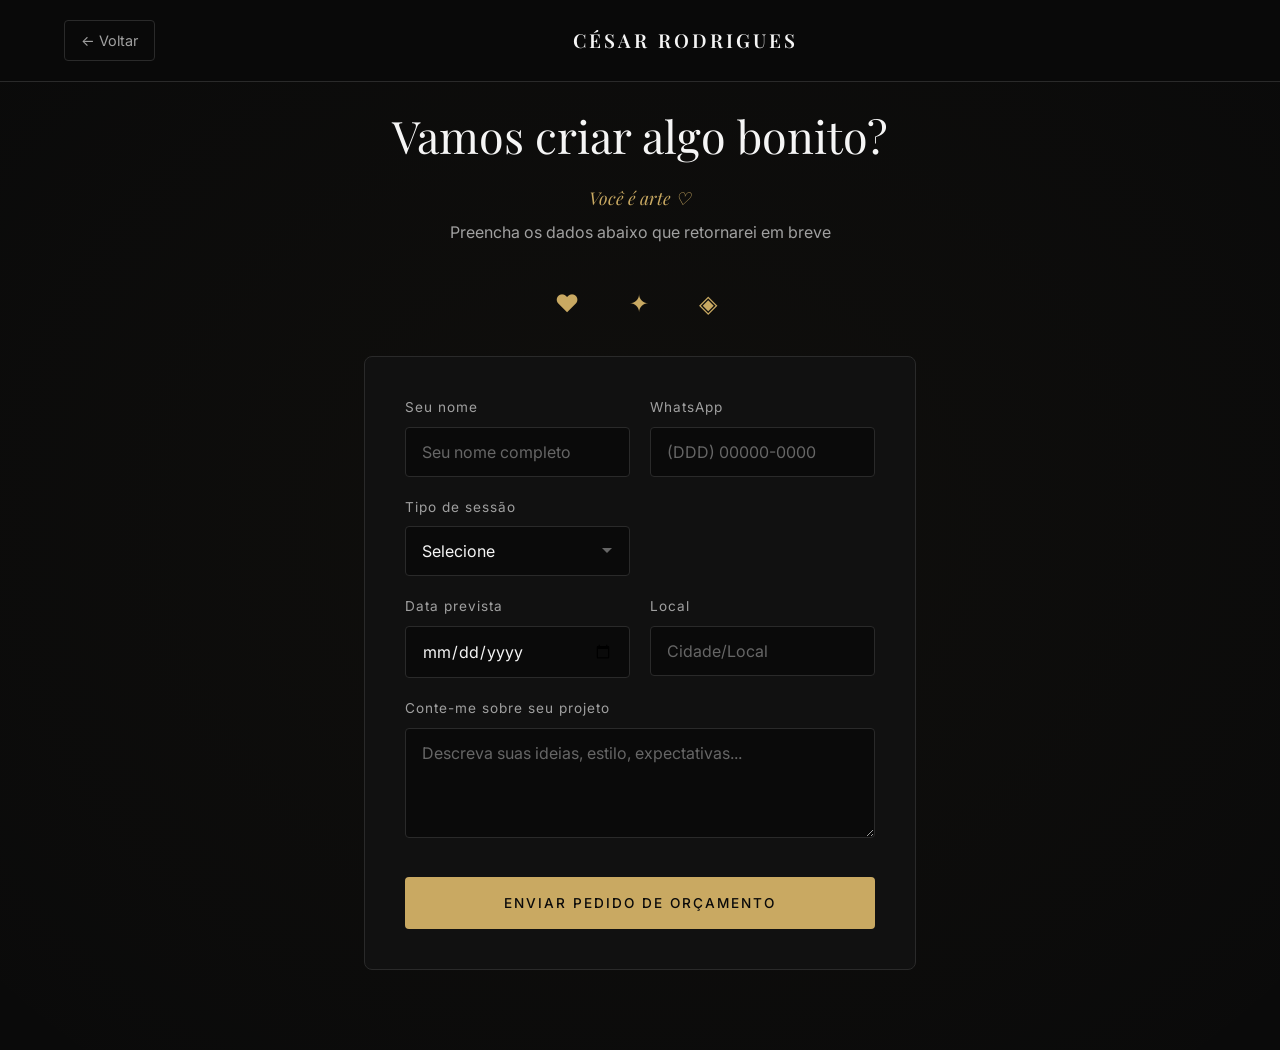
==== orcamento.html @ 1177a8f5 "Add files via upload" ====
<!DOCTYPE html>
<html lang="pt-BR">
<head>
    <meta charset="UTF-8">
    <meta name="viewport" content="width=device-width, initial-scale=1.0">
    <title>Orçamento | César Rodrigues Fotografia</title>
    <meta name="description" content="Solicite seu orçamento de fotografia profissional">
    <link rel="preconnect" href="https://fonts.googleapis.com">
    <link rel="preconnect" href="https://fonts.gstatic.com" crossorigin>
    <link href="https://fonts.googleapis.com/css2?family=Playfair+Display:wght@400;500;600;700&family=Inter:wght@300;400;500;600&display=swap" rel="stylesheet">
    <link rel="stylesheet" href="styles.css">
    <link rel="icon" href="data:image/svg+xml,<svg xmlns='http://www.w3.org/2000/svg' viewBox='0 0 100 100'><text y='.9em' font-size='90'>📷</text></svg>">
    <style>
        :root {
            --bg-primary: #0a0a0a;
            --bg-secondary: #111111;
            --bg-tertiary: #1a1a1a;
            --text-primary: #f5f5f5;
            --text-secondary: #a0a0a0;
            --text-muted: #666666;
            --accent: #c9a962;
            --accent-dark: #a88c4a;
            --border: #2a2a2a;
            --font-display: 'Playfair Display', Georgia, serif;
            --font-body: 'Inter', -apple-system, sans-serif;
        }
        * { margin: 0; padding: 0; box-sizing: border-box; }
        body {
            font-family: var(--font-body);
            background-color: var(--bg-primary);
            color: var(--text-primary);
            line-height: 1.6;
        }
        a { color: inherit; text-decoration: none; }
        input, textarea, select {
            font-family: inherit;
            font-size: 1rem;
        }
        button { font-family: inherit; cursor: pointer; }
        
        .page-header {
            position: fixed;
            top: 0;
            left: 0;
            right: 0;
            padding: 20px 0;
            background: rgba(10,10,10,0.95);
            backdrop-filter: blur(10px);
            z-index: 1000;
            border-bottom: 1px solid var(--border);
        }
        .page-nav {
            max-width: 1200px;
            margin: 0 auto;
            padding: 0 24px;
            display: flex;
            justify-content: space-between;
            align-items: center;
        }
        .back-btn {
            display: inline-flex;
            align-items: center;
            gap: 8px;
            color: var(--text-secondary);
            font-size: 0.9rem;
            transition: color 0.3s ease;
            padding: 8px 16px;
            border: 1px solid var(--border);
            border-radius: 4px;
        }
        .back-btn:hover {
            color: var(--accent);
            border-color: var(--accent);
        }
        .page-logo {
            font-family: var(--font-display);
            font-size: 1.2rem;
            font-weight: 600;
            letter-spacing: 3px;
        }
        .form-page {
            min-height: 100vh;
            padding: 100px 0 80px;
            position: relative;
            overflow: hidden;
        }
        .form-page::before {
            content: '';
            position: absolute;
            top: -50%;
            left: -50%;
            width: 200%;
            height: 200%;
            background: radial-gradient(ellipse at center, rgba(201,169,98,0.03) 0%, transparent 50%);
            pointer-events: none;
        }
        .form-page-content {
            max-width: 600px;
            margin: 0 auto;
            padding: 0 24px;
            position: relative;
            z-index: 1;
        }
        .form-page-content h1 {
            font-family: var(--font-display);
            font-size: clamp(2rem, 5vw, 2.8rem);
            font-weight: 400;
            margin-bottom: 12px;
            text-align: center;
            color: var(--text-primary);
        }
        .page-tagline {
            font-family: var(--font-display);
            font-size: 1.1rem;
            color: var(--accent);
            font-style: italic;
            text-align: center;
            margin-bottom: 8px;
        }
        .form-subtitle {
            color: var(--text-secondary);
            margin-bottom: 40px;
            font-size: 1rem;
            text-align: center;
        }
        .contact-form {
            background: var(--bg-secondary);
            border: 1px solid var(--border);
            padding: 40px;
            border-radius: 8px;
        }
        .form-row {
            display: grid;
            grid-template-columns: 1fr 1fr;
            gap: 20px;
        }
        .form-group {
            margin-bottom: 20px;
        }
        .form-group label {
            display: block;
            font-size: 0.85rem;
            color: var(--text-secondary);
            margin-bottom: 8px;
            letter-spacing: 1px;
        }
        .form-group input,
        .form-group textarea,
        .form-group select {
            width: 100%;
            padding: 14px 16px;
            background: var(--bg-primary);
            border: 1px solid var(--border);
            color: var(--text-primary);
            border-radius: 4px;
            transition: border-color 0.3s ease;
        }
        .form-group input:focus,
        .form-group textarea:focus,
        .form-group select:focus {
            outline: none;
            border-color: var(--accent);
        }
        .form-group input::placeholder,
        .form-group textarea::placeholder {
            color: var(--text-muted);
        }
        .form-group select {
            cursor: pointer;
            appearance: none;
            background-image: url("data:image/svg+xml,%3Csvg xmlns='http://www.w3.org/2000/svg' width='12' height='12' viewBox='0 0 12 12'%3E%3Cpath fill='%23666' d='M6 8L1 3h10z'/%3E%3C/svg%3E");
            background-repeat: no-repeat;
            background-position: right 16px center;
        }
        .btn-primary {
            display: inline-block;
            padding: 16px 40px;
            background: transparent;
            border: 1px solid var(--accent);
            color: var(--accent);
            font-size: 0.85rem;
            letter-spacing: 2px;
            text-transform: uppercase;
            transition: all 0.4s ease;
            text-align: center;
        }
        .btn-primary:hover {
            background: var(--accent);
            color: var(--bg-primary);
        }
        .btn-submit {
            width: 100%;
            padding: 18px;
            background: var(--accent);
            color: var(--bg-primary);
            font-weight: 500;
            border: none;
            border-radius: 4px;
            margin-top: 12px;
        }
        .btn-submit:hover {
            background: var(--accent-dark);
        }
        .form-decor {
            text-align: center;
            margin-bottom: 32px;
            color: var(--accent);
            font-size: 1.5rem;
            letter-spacing: 8px;
        }
        
        @media (max-width: 600px) {
            .form-row { grid-template-columns: 1fr; }
            .contact-form { padding: 24px; }
        }
    </style>
</head>
<body>
    <header class="page-header">
        <nav class="page-nav">
            <a href="index.html" class="back-btn">
                ← Voltar
            </a>
            <a href="index.html" class="page-logo">CÉSAR RODRIGUES</a>
            <span></span>
        </nav>
    </header>

    <main class="form-page">
        <div class="form-page-content">
            <h1>Vamos criar algo bonito?</h1>
            <p class="page-tagline">Você é arte ♡</p>
            <p class="form-subtitle">Preencha os dados abaixo que retornarei em breve</p>
            
            <div class="form-decor">❤ &nbsp; ✦ &nbsp; ◈</div>
            
            <form class="contact-form" id="budget-form">
                <div class="form-row">
                    <div class="form-group">
                        <label for="name">Seu nome</label>
                        <input type="text" id="name" name="name" required placeholder="Seu nome completo">
                    </div>
                    <div class="form-group">
                        <label for="phone">WhatsApp</label>
                        <input type="tel" id="phone" name="phone" required placeholder="(DDD) 00000-0000">
                    </div>
                </div>
                <div class="form-row">
                    <div class="form-group">
                        <label for="service">Tipo de sessão</label>
                        <select id="service" name="service" required>
                            <option value="">Selecione</option>
                            <option value="Casais">Casais / Casamento</option>
                            <option value="Eventos">Eventos</option>
                            <option value="Ensaios">Ensaios</option>
                            <option value="Outro">Outro</option>
                        </select>
                    </div>
                    <div class="form-group" id="other-service-group" style="display: none;">
                        <label for="other-service">Qual?</label>
                        <input type="text" id="other-service" name="other-service" placeholder="Descreva o tipo de sessão">
                    </div>
                </div>
                <div class="form-row">
                    <div class="form-group">
                        <label for="date">Data prevista</label>
                        <input type="date" id="date" name="date">
                    </div>
                    <div class="form-group">
                        <label for="location">Local</label>
                        <input type="text" id="location" name="location" placeholder="Cidade/Local">
                    </div>
                </div>
                <div class="form-group">
                    <label for="message">Conte-me sobre seu projeto</label>
                    <textarea id="message" name="message" rows="4" placeholder="Descreva suas ideias, estilo, expectativas..."></textarea>
                </div>
                <button type="submit" class="btn-primary btn-submit">Enviar pedido de orçamento</button>
            </form>
        </div>
    </main>

    <div class="modal" id="thank-you-modal">
        <div class="modal-content">
            <button class="modal-close" aria-label="Fechar">&times;</button>
            <div class="modal-icon">✓</div>
            <h3>Obrigado!</h3>
            <p>Sua mensagem foi enviada com sucesso.</p>
            <p>Em breve retornarei seu contato.</p>
            <a href="index.html" class="btn-primary">Voltar ao site</a>
        </div>
    </div>

    <script src="script.js"></script>
</body>
</html>
---- styles.css ----
:root {
    --bg-primary: #0a0a0a;
    --bg-secondary: #111111;
    --bg-tertiary: #1a1a1a;
    --text-primary: #f5f5f5;
    --text-secondary: #a0a0a0;
    --text-muted: #666666;
    --accent: #c9a962;
    --accent-dark: #a88c4a;
    --border: #2a2a2a;
    --font-display: 'Playfair Display', Georgia, serif;
    --font-body: 'Inter', -apple-system, sans-serif;
}

* {
    margin: 0;
    padding: 0;
    box-sizing: border-box;
}

html {
    scroll-behavior: smooth;
}

body {
    font-family: var(--font-body);
    background-color: var(--bg-primary);
    color: var(--text-primary);
    line-height: 1.6;
    font-size: 16px;
    overflow-x: hidden;
}

.container {
    max-width: 1200px;
    margin: 0 auto;
    padding: 0 24px;
}

a {
    color: inherit;
    text-decoration: none;
}

ul {
    list-style: none;
}

img {
    max-width: 100%;
    height: auto;
    display: block;
}

button {
    font-family: inherit;
    cursor: pointer;
    border: none;
    background: none;
}

input, textarea, select {
    font-family: inherit;
    font-size: 1rem;
}

.header {
    position: fixed;
    top: 0;
    left: 0;
    right: 0;
    z-index: 1000;
    padding: 20px 0;
    background: linear-gradient(to bottom, rgba(10,10,10,0.95), rgba(10,10,10,0));
    transition: background 0.3s ease;
}

.header.scrolled {
    background: rgba(10,10,10,0.98);
    backdrop-filter: blur(10px);
}

.nav {
    max-width: 1200px;
    margin: 0 auto;
    padding: 0 24px;
    display: flex;
    justify-content: space-between;
    align-items: center;
}

.logo {
    font-family: var(--font-display);
    font-size: 1.3rem;
    font-weight: 600;
    letter-spacing: 4px;
    color: var(--text-primary);
    transition: color 0.3s ease;
}

.logo:hover {
    color: var(--accent);
}

.nav-links {
    display: flex;
    gap: 40px;
}

.nav-links a {
    font-size: 0.85rem;
    font-weight: 400;
    letter-spacing: 1px;
    text-transform: uppercase;
    color: var(--text-secondary);
    transition: color 0.3s ease;
    position: relative;
}

.nav-links a::after {
    content: '';
    position: absolute;
    bottom: -4px;
    left: 0;
    width: 0;
    height: 1px;
    background: var(--accent);
    transition: width 0.3s ease;
}

.nav-links a:hover {
    color: var(--text-primary);
}

.nav-links a:hover::after {
    width: 100%;
}

.menu-toggle {
    display: none;
    flex-direction: column;
    gap: 6px;
    padding: 8px;
}

.menu-toggle span {
    display: block;
    width: 24px;
    height: 1px;
    background: var(--text-primary);
    transition: all 0.3s ease;
}

.hero {
    min-height: 100vh;
    display: flex;
    align-items: center;
    justify-content: center;
    position: relative;
    overflow: hidden;
}

.hero-bg {
    position: absolute;
    inset: 0;
    background: 
        linear-gradient(to bottom, rgba(10,10,10,0.3) 0%, rgba(10,10,10,0.7) 100%),
        url('https://images.unsplash.com/photo-1519741497674-611481863552?w=1920&h=1080&fit=crop') center/cover no-repeat;
    transform: scale(1.05);
    animation: heroZoom 20s ease-in-out infinite alternate;
}

@keyframes heroZoom {
    from { transform: scale(1.05); }
    to { transform: scale(1.1); }
}

.hero-content {
    position: relative;
    z-index: 1;
    text-align: center;
    padding: 0 24px;
    max-width: 800px;
}

.tagline {
    font-family: var(--font-display);
    font-size: 1.5rem;
    color: var(--accent);
    margin-bottom: 16px;
    font-style: italic;
}

.hero h1 {
    font-family: var(--font-display);
    font-size: clamp(2rem, 5vw, 3.5rem);
    font-weight: 400;
    line-height: 1.3;
    margin-bottom: 24px;
}

.hero-services {
    font-size: 0.9rem;
    color: var(--text-secondary);
    letter-spacing: 3px;
    text-transform: uppercase;
    margin-bottom: 40px;
}

.btn-primary {
    display: inline-block;
    padding: 16px 40px;
    background: transparent;
    border: 1px solid var(--accent);
    color: var(--accent);
    font-size: 0.85rem;
    letter-spacing: 2px;
    text-transform: uppercase;
    transition: all 0.4s ease;
}

.btn-primary:hover {
    background: var(--accent);
    color: var(--bg-primary);
}

.scroll-indicator {
    position: absolute;
    bottom: 40px;
    left: 50%;
    transform: translateX(-50%);
    animation: bounce 2s ease-in-out infinite;
}

.scroll-indicator span {
    display: block;
    width: 20px;
    height: 20px;
    border-right: 1px solid var(--text-secondary);
    border-bottom: 1px solid var(--text-secondary);
    transform: rotate(45deg);
}

@keyframes bounce {
    0%, 100% { transform: translateX(-50%) translateY(0); }
    50% { transform: translateX(-50%) translateY(10px); }
}

.section {
    padding: 120px 0;
}

.section-dark {
    background: var(--bg-secondary);
}

.section-title {
    font-family: var(--font-display);
    font-size: clamp(2rem, 4vw, 3rem);
    font-weight: 400;
    text-align: center;
    margin-bottom: 16px;
}

.section-subtitle {
    text-align: center;
    color: var(--text-secondary);
    margin-bottom: 60px;
    font-size: 1.1rem;
}

.services-grid {
    display: grid;
    grid-template-columns: repeat(3, 1fr);
    gap: 40px;
}

.service-card {
    background: var(--bg-secondary);
    border: 1px solid var(--border);
    padding: 48px 32px;
    text-align: center;
    transition: all 0.4s ease;
}

.service-card:hover {
    border-color: var(--accent);
    transform: translateY(-8px);
}

.service-icon {
    font-size: 2rem;
    color: var(--accent);
    margin-bottom: 24px;
}

.service-card h3 {
    font-family: var(--font-display);
    font-size: 1.5rem;
    font-weight: 500;
    margin-bottom: 16px;
}

.service-card p {
    color: var(--text-secondary);
    font-size: 0.95rem;
    line-height: 1.7;
}

.portfolio-grid {
    display: grid;
    grid-template-columns: repeat(3, 1fr);
    gap: 16px;
}

.portfolio-item {
    position: relative;
    overflow: hidden;
    cursor: pointer;
    background: var(--bg-secondary);
}

.portfolio-item img {
    width: 100%;
    height: 350px;
    object-fit: cover;
    transition: transform 0.6s ease;
    border-radius: 4px;
}

.portfolio-item:hover img {
    transform: scale(1.05);
}

.contact-form {
    max-width: 700px;
    margin: 0 auto;
}

.form-row {
    display: grid;
    grid-template-columns: repeat(2, 1fr);
    gap: 24px;
}

.form-group {
    margin-bottom: 24px;
}

.form-group label {
    display: block;
    font-size: 0.85rem;
    color: var(--text-secondary);
    margin-bottom: 8px;
    letter-spacing: 1px;
}

.form-group input,
.form-group textarea,
.form-group select {
    width: 100%;
    padding: 16px;
    background: var(--bg-secondary);
    border: 1px solid var(--border);
    color: var(--text-primary);
    transition: border-color 0.3s ease;
    border-radius: 4px;
}

.form-group input:focus,
.form-group textarea:focus,
.form-group select:focus {
    outline: none;
    border-color: var(--accent);
}

.form-group input::placeholder,
.form-group textarea::placeholder {
    color: var(--text-muted);
}

.form-group select {
    cursor: pointer;
    appearance: none;
    background-image: url("data:image/svg+xml,%3Csvg xmlns='http://www.w3.org/2000/svg' width='12' height='12' viewBox='0 0 12 12'%3E%3Cpath fill='%23666' d='M6 8L1 3h10z'/%3E%3C/svg%3E");
    background-repeat: no-repeat;
    background-position: right 16px center;
}

.btn-submit {
    width: 100%;
    padding: 18px;
    background: var(--accent);
    color: var(--bg-primary);
    font-weight: 500;
    border: none;
    border-radius: 4px;
    margin-top: 12px;
}

.btn-submit:hover {
    background: var(--accent-dark);
}

.about-content {
    max-width: 700px;
    margin: 0 auto;
    text-align: center;
}

.about-intro {
    font-family: var(--font-display);
    font-size: 1.5rem;
    color: var(--accent);
    margin-bottom: 24px;
}

.about-text p {
    color: var(--text-secondary);
    margin-bottom: 16px;
    line-height: 1.8;
}

.about-location {
    font-size: 1.1rem;
    margin-top: 24px;
    color: var(--text-primary);
}

.social-links {
    margin-top: 24px;
    display: flex;
    justify-content: center;
    gap: 16px;
}

.social-link {
    display: inline-flex;
    align-items: center;
    gap: 8px;
    color: var(--text-secondary);
    transition: color 0.3s ease;
}

.social-link:hover {
    color: var(--accent);
}

.whatsapp-float {
    position: fixed;
    bottom: 24px;
    right: 24px;
    width: 60px;
    height: 60px;
    background: #25D366;
    border-radius: 50%;
    display: flex;
    align-items: center;
    justify-content: center;
    box-shadow: 0 4px 20px rgba(37, 211, 102, 0.4);
    z-index: 1000;
    animation: pulse 2s ease-in-out infinite;
    transition: transform 0.3s ease;
}

.whatsapp-float:hover {
    transform: scale(1.1);
}

.whatsapp-float img {
    width: 32px;
    height: 32px;
}

@keyframes pulse {
    0%, 100% { box-shadow: 0 4px 20px rgba(37, 211, 102, 0.4); }
    50% { box-shadow: 0 4px 30px rgba(37, 211, 102, 0.7); }
}

.lightbox {
    position: fixed;
    inset: 0;
    z-index: 2000;
    background: rgba(0,0,0,0.95);
    display: flex;
    align-items: center;
    justify-content: center;
    opacity: 0;
    visibility: hidden;
    transition: all 0.3s ease;
}

.lightbox.active {
    opacity: 1;
    visibility: visible;
}

.lightbox img {
    max-width: 95vw;
    max-height: 95vh;
    width: auto;
    height: auto;
    object-fit: contain;
}

.lightbox-close {
    position: absolute;
    top: 24px;
    right: 24px;
    font-size: 2rem;
    color: var(--text-primary);
    padding: 16px;
}

.modal {
    position: fixed;
    inset: 0;
    background: rgba(0,0,0,0.9);
    display: flex;
    align-items: center;
    justify-content: center;
    z-index: 2001;
    opacity: 0;
    visibility: hidden;
    transition: all 0.3s ease;
}

.modal.active {
    opacity: 1;
    visibility: visible;
}

.modal-content {
    background: var(--bg-secondary);
    border: 1px solid var(--border);
    padding: 48px;
    text-align: center;
    max-width: 400px;
    position: relative;
}

.modal-close {
    position: absolute;
    top: 16px;
    right: 16px;
    font-size: 1.5rem;
    color: var(--text-muted);
    padding: 8px;
}

.modal-icon {
    width: 64px;
    height: 64px;
    background: var(--accent);
    color: var(--bg-primary);
    border-radius: 50%;
    display: flex;
    align-items: center;
    justify-content: center;
    font-size: 2rem;
    margin: 0 auto 24px;
}

.modal-content h3 {
    font-family: var(--font-display);
    font-size: 1.8rem;
    margin-bottom: 16px;
}

.modal-content p {
    color: var(--text-secondary);
    margin-bottom: 8px;
}

.footer {
    background: var(--bg-secondary);
    border-top: 1px solid var(--border);
    padding: 60px 0 24px;
}

.footer-content {
    display: flex;
    justify-content: space-between;
    align-items: center;
    flex-wrap: wrap;
    gap: 24px;
    margin-bottom: 40px;
}

.footer-info h3 {
    font-family: var(--font-display);
    font-size: 1.2rem;
    letter-spacing: 2px;
    margin-bottom: 4px;
}

.footer-info p {
    color: var(--text-secondary);
    font-size: 0.9rem;
}

.footer-location {
    color: var(--text-secondary);
    font-size: 0.9rem;
}

.footer-social .social-link {
    display: flex;
    align-items: center;
    gap: 8px;
}

.whatsapp-link {
    display: inline-flex;
    align-items: center;
    gap: 8px;
    padding: 12px 24px;
    background: var(--accent);
    color: var(--bg-primary);
    font-weight: 500;
}

.whatsapp-link:hover {
    background: var(--accent-dark);
}

.footer-bottom {
    text-align: center;
    padding-top: 24px;
    border-top: 1px solid var(--border);
}

.footer-bottom p {
    color: var(--text-muted);
    font-size: 0.8rem;
}

@media (max-width: 900px) {
    .services-grid,
    .portfolio-grid {
        grid-template-columns: repeat(2, 1fr);
    }
    
    .footer-content {
        flex-direction: column;
        text-align: center;
    }
}

@media (max-width: 600px) {
    .menu-toggle {
        display: flex;
    }
    
    .nav-links {
        position: fixed;
        top: 0;
        right: -100%;
        width: 80%;
        max-width: 300px;
        height: 100vh;
        background: var(--bg-secondary);
        flex-direction: column;
        justify-content: center;
        align-items: center;
        gap: 32px;
        transition: right 0.4s ease;
    }
    
    .nav-links.active {
        right: 0;
    }
    
    .nav-links a {
        font-size: 1rem;
    }
    
    .services-grid,
    .portfolio-grid {
        grid-template-columns: 1fr;
    }
    
    .form-row {
        grid-template-columns: 1fr;
    }
    
    .section {
        padding: 80px 0;
    }
    
    .hero h1 {
        font-size: 1.8rem;
    }
}
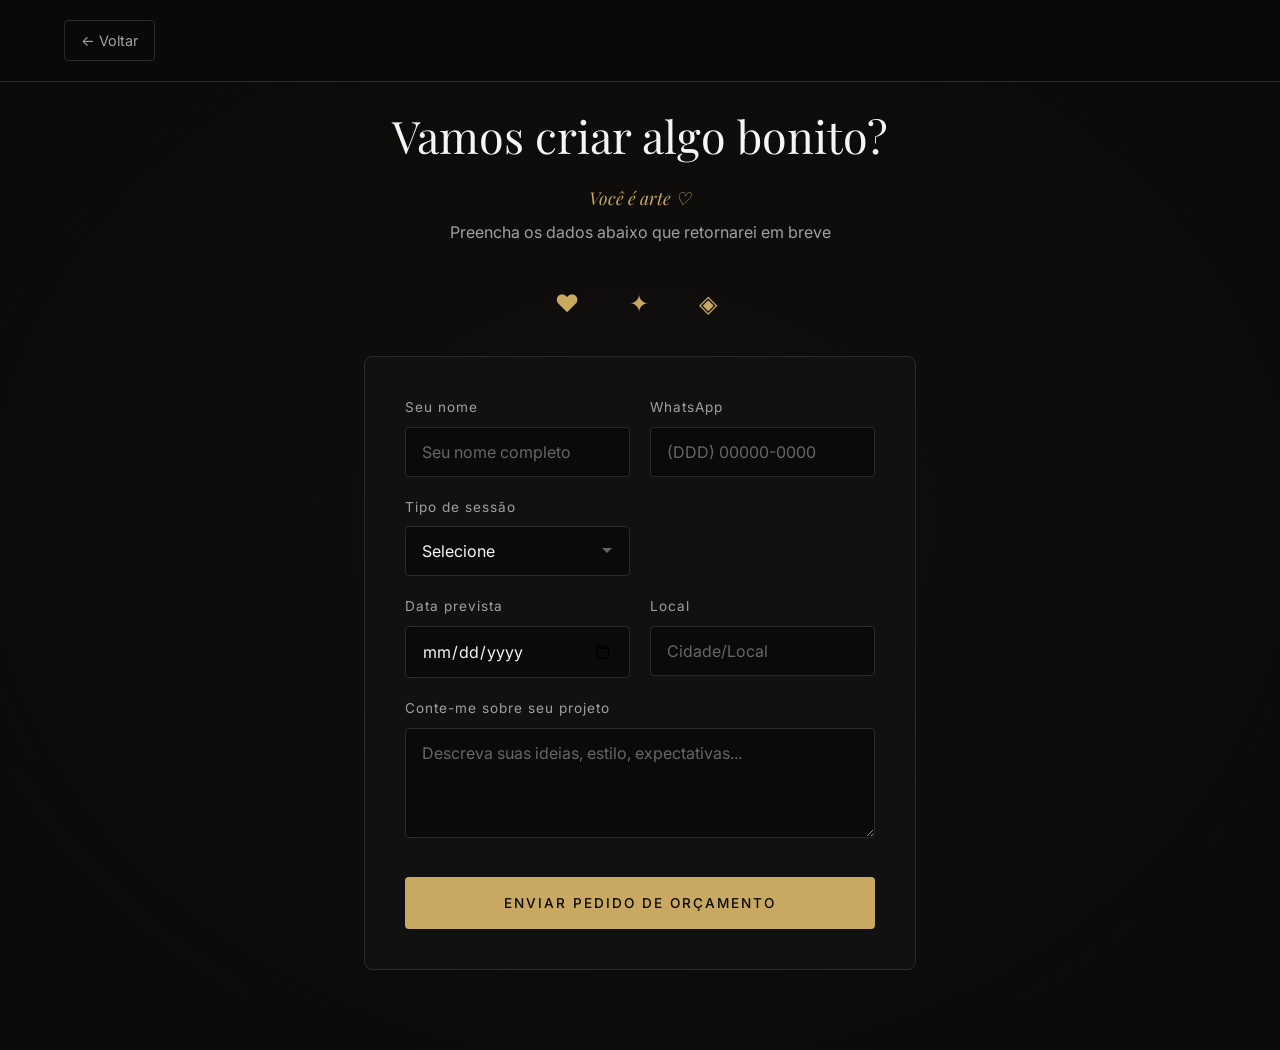
==== commit 354773de: "Add files via upload" ====
--- a/orcamento.html
+++ b/orcamento.html
@@ -209,9 +209,121 @@
             letter-spacing: 8px;
         }
         
+        .modal {
+            position: fixed;
+            inset: 0;
+            background: rgba(0,0,0,0.9);
+            display: flex;
+            align-items: center;
+            justify-content: center;
+            z-index: 2001;
+            opacity: 0;
+            visibility: hidden;
+            transition: all 0.3s ease;
+        }
+        .modal.active {
+            opacity: 1;
+            visibility: visible;
+        }
+        .modal-content {
+            background: var(--bg-secondary);
+            border: 1px solid var(--border);
+            padding: 48px;
+            text-align: center;
+            max-width: 400px;
+            position: relative;
+        }
+        .modal-close {
+            position: absolute;
+            top: 16px;
+            right: 16px;
+            font-size: 1.5rem;
+            color: var(--text-muted);
+            padding: 8px;
+            background: none;
+            border: none;
+        }
+        .modal-icon {
+            width: 64px;
+            height: 64px;
+            background: var(--accent);
+            color: var(--bg-primary);
+            border-radius: 50%;
+            display: flex;
+            align-items: center;
+            justify-content: center;
+            font-size: 2rem;
+            margin: 0 auto 24px;
+        }
+        .modal-content h3 {
+            font-family: var(--font-display);
+            font-size: 1.8rem;
+            margin-bottom: 16px;
+        }
+        .modal-content p {
+            color: var(--text-secondary);
+            margin-bottom: 8px;
+        }
+        .modal-content .btn-primary {
+            margin-top: 24px;
+            display: block;
+        }
+        
         @media (max-width: 600px) {
             .form-row { grid-template-columns: 1fr; }
             .contact-form { padding: 24px; }
+            
+            .page-header .back-btn {
+                display: none !important;
+            }
+            
+            .back-btn {
+                position: fixed;
+                bottom: 50px;
+                top: auto;
+                left: 24px;
+                right: auto;
+                padding: 12px 20px;
+                font-size: 0.85rem;
+                background: var(--accent) !important;
+                color: var(--bg-primary) !important;
+                border: none !important;
+                border-radius: 30px;
+                z-index: 1001;
+                box-shadow: 0 4px 15px rgba(0,0,0,0.5);
+                text-decoration: none;
+            }
+            .back-btn:hover {
+                background: var(--accent-dark) !important;
+            }
+        }
+        
+        .back-btn-mobile {
+            display: none;
+        }
+        
+        @media (max-width: 600px) {
+            .back-btn-mobile {
+                display: inline-flex;
+                position: fixed;
+                bottom: 50px;
+                left: 24px;
+                right: auto;
+                padding: 12px 20px;
+                font-size: 0.85rem;
+                background: var(--accent);
+                color: var(--bg-primary);
+                border: none;
+                border-radius: 30px;
+                z-index: 1001;
+                box-shadow: 0 4px 15px rgba(0,0,0,0.5);
+                text-decoration: none;
+                align-items: center;
+                gap: 8px;
+            }
+            .back-btn-mobile:hover {
+                background: var(--accent-dark);
+            }
         }
     </style>
 </head>
@@ -221,7 +333,7 @@
             <a href="index.html" class="back-btn">
                 ← Voltar
             </a>
-            <a href="index.html" class="page-logo">CÉSAR RODRIGUES</a>
+    
             <span></span>
         </nav>
     </header>
@@ -280,6 +392,8 @@
         </div>
     </main>
 
+    <a href="index.html" class="back-btn-mobile">← Voltar</a>
+
     <div class="modal" id="thank-you-modal">
         <div class="modal-content">
             <button class="modal-close" aria-label="Fechar">&times;</button>
--- a/styles.css
+++ b/styles.css
@@ -151,6 +151,17 @@
     transition: all 0.3s ease;
 }
 
+.menu-close {
+    position: absolute;
+    top: 20px;
+    right: 24px;
+    font-size: 2rem;
+    color: var(--text-primary);
+    background: none;
+    border: none;
+    display: none;
+}
+
 .hero {
     min-height: 100vh;
     display: flex;
@@ -269,6 +280,97 @@
     font-size: 1.1rem;
 }
 
+.section-fortaleza {
+    background: linear-gradient(135deg, #0a1520 0%, #0a0a0a 100%);
+    border-top: 4px solid #E52326;
+    position: relative;
+    overflow: hidden;
+}
+
+.section-fortaleza::before {
+    content: '';
+    position: absolute;
+    top: 0;
+    left: 0;
+    right: 0;
+    bottom: 0;
+    background: radial-gradient(circle at 10% 90%, rgba(229,35,38,0.2) 0%, rgba(0,89,161,0.1) 50%, transparent 60%);
+    pointer-events: none;
+}
+
+.section-fortaleza::after {
+    content: '';
+    position: absolute;
+    top: 0;
+    right: 0;
+    width: 200px;
+    height: 200px;
+    background: radial-gradient(circle, rgba(229,35,38,0.15) 0%, transparent 70%);
+    pointer-events: none;
+}
+
+.section-fortaleza .section-title {
+    color: #FFFFFF;
+    font-family: 'Oswald', sans-serif;
+    font-size: 2.5rem;
+}
+
+.section-fortaleza .section-title span {
+    color: #0059A1;
+}
+
+.section-fortaleza .section-subtitle {
+    color: #E52326;
+    font-family: 'Oswald', sans-serif;
+    text-transform: uppercase;
+    letter-spacing: 2px;
+    font-weight: 600;
+}
+
+.fortaleza-header {
+    text-align: center;
+    margin-bottom: 40px;
+    animation: fadeInUp 0.8s ease;
+}
+
+.fortaleza-logo {
+    width: 80px;
+    height: 80px;
+    margin: 0 auto 20px;
+}
+
+@keyframes pulse {
+    0%, 100% { transform: scale(1); }
+    50% { transform: scale(1.08); }
+}
+
+@keyframes fadeInUp {
+    from { opacity: 0; transform: translateY(30px); }
+    to { opacity: 1; transform: translateY(0); }
+}
+
+.fortaleza-cta {
+    display: inline-block;
+    text-align: center;
+    margin-top: 30px;
+    padding: 14px 32px;
+    background: linear-gradient(135deg, #E52326 0%, #c41e22 100%);
+    color: #FFFFFF;
+    font-weight: 600;
+    text-transform: uppercase;
+    letter-spacing: 1px;
+    border-radius: 4px;
+    transition: all 0.3s ease;
+    animation: fadeInUp 0.8s ease 0.3s both;
+    border: 2px solid #0059A1;
+}
+
+.fortaleza-cta:hover {
+    background: linear-gradient(135deg, #0059A1 0%, #004680 100%);
+    transform: translateY(-3px);
+    box-shadow: 0 8px 20px rgba(229,35,38,0.5);
+}
+
 .services-grid {
     display: grid;
     grid-template-columns: repeat(3, 1fr);
@@ -324,13 +426,24 @@
     width: 100%;
     height: 350px;
     object-fit: cover;
-    transition: transform 0.6s ease;
+    transition: transform 0.6s ease, filter 0.3s ease;
     border-radius: 4px;
 }
 
 .portfolio-item:hover img {
     transform: scale(1.05);
-}
+    filter: brightness(1.1);
+}
+
+.portfolio-item {
+    animation: fadeInUp 0.6s ease both;
+}
+
+.portfolio-item:nth-child(1) { animation-delay: 0.1s; }
+.portfolio-item:nth-child(2) { animation-delay: 0.2s; }
+.portfolio-item:nth-child(3) { animation-delay: 0.3s; }
+.portfolio-item:nth-child(4) { animation-delay: 0.4s; }
+.portfolio-item:nth-child(5) { animation-delay: 0.5s; }
 
 .contact-form {
     max-width: 700px;
@@ -650,6 +763,10 @@
 @media (max-width: 600px) {
     .menu-toggle {
         display: flex;
+    }
+    
+    .menu-close {
+        display: block;
     }
     
     .nav-links {
